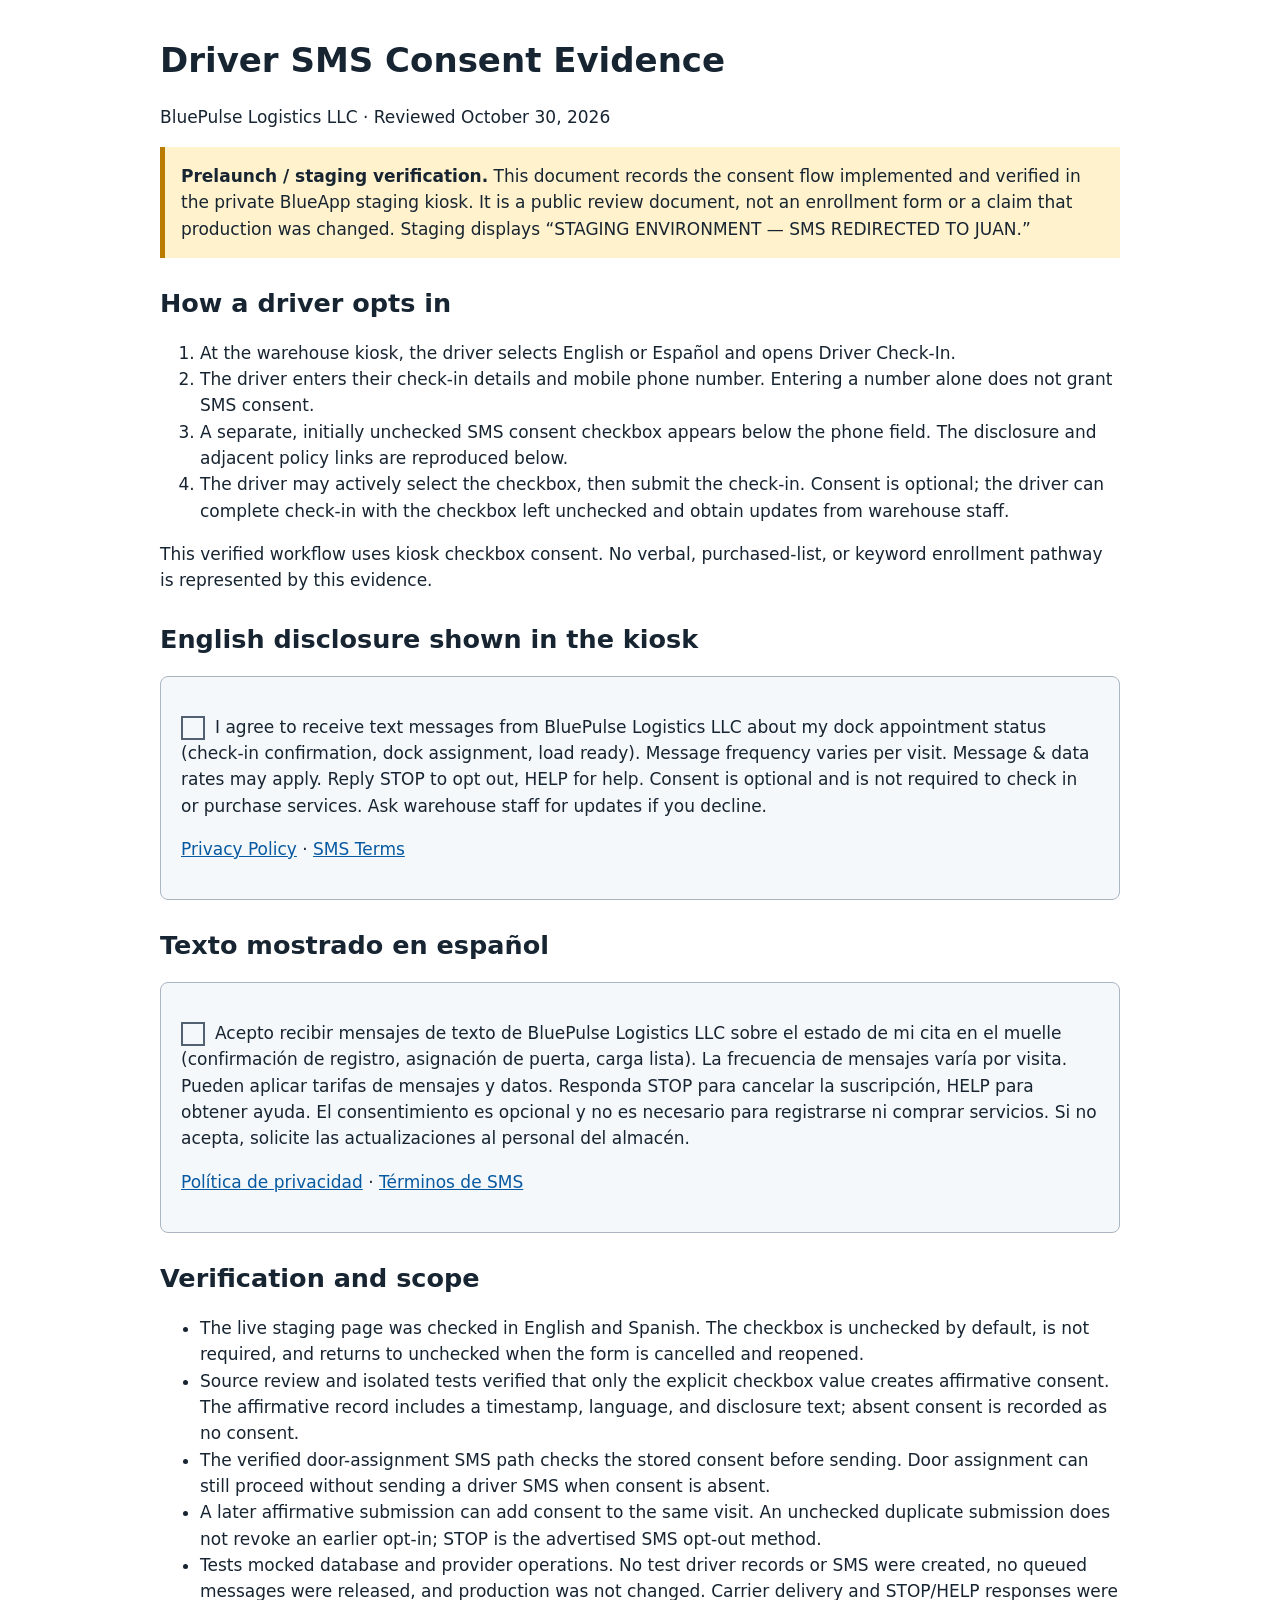
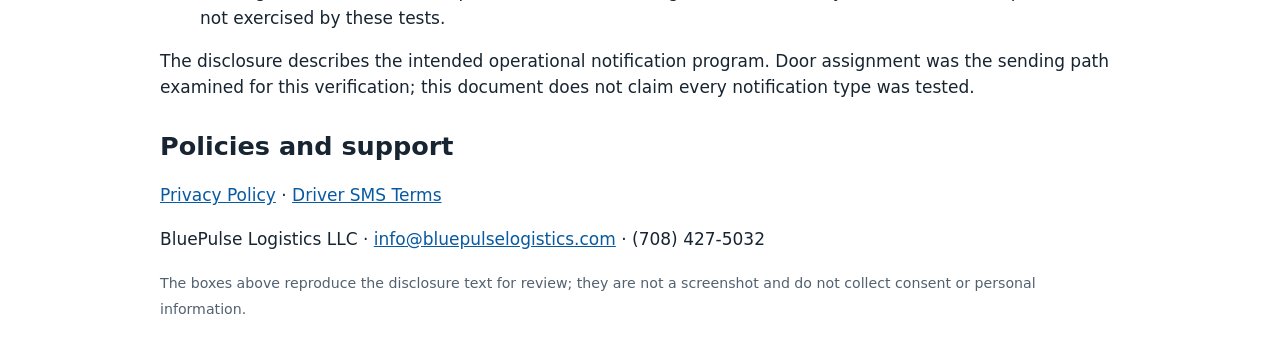
==== website/driver-sms-consent-evidence.html @ 6bb63374 "Publish verified staging driver SMS consent workflow evidence" ====
<!doctype html>
<html lang="en"><head><meta charset="utf-8"><meta name="viewport" content="width=device-width,initial-scale=1"><title>BluePulse Logistics — Driver SMS Consent Evidence</title>
<style>body{font:17px/1.55 system-ui,sans-serif;max-width:960px;margin:40px auto;padding:0 24px;color:#172431}h1,h2{line-height:1.2}section{margin:30px 0}.notice{background:#fff2cc;padding:16px;border-left:5px solid #ba7c00}.consent{padding:20px;border:1px solid #aab6c1;border-radius:8px;background:#f5f8fa}.box{display:inline-block;border:2px solid #526171;width:20px;height:20px;vertical-align:middle;margin-right:10px}a{color:#0759a1}small{color:#526171}</style></head><body>
<h1>Driver SMS Consent Evidence</h1><p>BluePulse Logistics LLC · Reviewed October 30, 2026</p>
<p class="notice"><strong>Prelaunch / staging verification.</strong> This document records the consent flow implemented and verified in the private BlueApp staging kiosk. It is a public review document, not an enrollment form or a claim that production was changed. Staging displays “STAGING ENVIRONMENT — SMS REDIRECTED TO JUAN.”</p>
<section><h2>How a driver opts in</h2><ol><li>At the warehouse kiosk, the driver selects English or Español and opens Driver Check-In.</li><li>The driver enters their check-in details and mobile phone number. Entering a number alone does not grant SMS consent.</li><li>A separate, initially unchecked SMS consent checkbox appears below the phone field. The disclosure and adjacent policy links are reproduced below.</li><li>The driver may actively select the checkbox, then submit the check-in. Consent is optional; the driver can complete check-in with the checkbox left unchecked and obtain updates from warehouse staff.</li></ol><p>This verified workflow uses kiosk checkbox consent. No verbal, purchased-list, or keyword enrollment pathway is represented by this evidence.</p></section>
<section><h2>English disclosure shown in the kiosk</h2><div class="consent"><p><span class="box" aria-label="Unchecked checkbox"></span>I agree to receive text messages from BluePulse Logistics LLC about my dock appointment status (check-in confirmation, dock assignment, load ready). Message frequency varies per visit. Message &amp; data rates may apply. Reply STOP to opt out, HELP for help. Consent is optional and is not required to check in or purchase services. Ask warehouse staff for updates if you decline.</p><p><a href="privacy-policy.html">Privacy Policy</a> · <a href="terms-and-conditions.html#sms">SMS Terms</a></p></div></section>
<section lang="es"><h2>Texto mostrado en español</h2><div class="consent"><p><span class="box" aria-label="Casilla sin marcar"></span>Acepto recibir mensajes de texto de BluePulse Logistics LLC sobre el estado de mi cita en el muelle (confirmación de registro, asignación de puerta, carga lista). La frecuencia de mensajes varía por visita. Pueden aplicar tarifas de mensajes y datos. Responda STOP para cancelar la suscripción, HELP para obtener ayuda. El consentimiento es opcional y no es necesario para registrarse ni comprar servicios. Si no acepta, solicite las actualizaciones al personal del almacén.</p><p><a href="privacy-policy.html">Política de privacidad</a> · <a href="terms-and-conditions.html#sms">Términos de SMS</a></p></div></section>
<section><h2>Verification and scope</h2><ul><li>The live staging page was checked in English and Spanish. The checkbox is unchecked by default, is not required, and returns to unchecked when the form is cancelled and reopened.</li><li>Source review and isolated tests verified that only the explicit checkbox value creates affirmative consent. The affirmative record includes a timestamp, language, and disclosure text; absent consent is recorded as no consent.</li><li>The verified door-assignment SMS path checks the stored consent before sending. Door assignment can still proceed without sending a driver SMS when consent is absent.</li><li>A later affirmative submission can add consent to the same visit. An unchecked duplicate submission does not revoke an earlier opt-in; STOP is the advertised SMS opt-out method.</li><li>Tests mocked database and provider operations. No test driver records or SMS were created, no queued messages were released, and production was not changed. Carrier delivery and STOP/HELP responses were not exercised by these tests.</li></ul><p>The disclosure describes the intended operational notification program. Door assignment was the sending path examined for this verification; this document does not claim every notification type was tested.</p></section>
<section><h2>Policies and support</h2><p><a href="privacy-policy.html">Privacy Policy</a> · <a href="terms-and-conditions.html#sms">Driver SMS Terms</a></p><p>BluePulse Logistics LLC · <a href="mailto:info@bluepulselogistics.com">info@bluepulselogistics.com</a> · (708) 427-5032</p><p><small>The boxes above reproduce the disclosure text for review; they are not a screenshot and do not collect consent or personal information.</small></p></section></body></html>
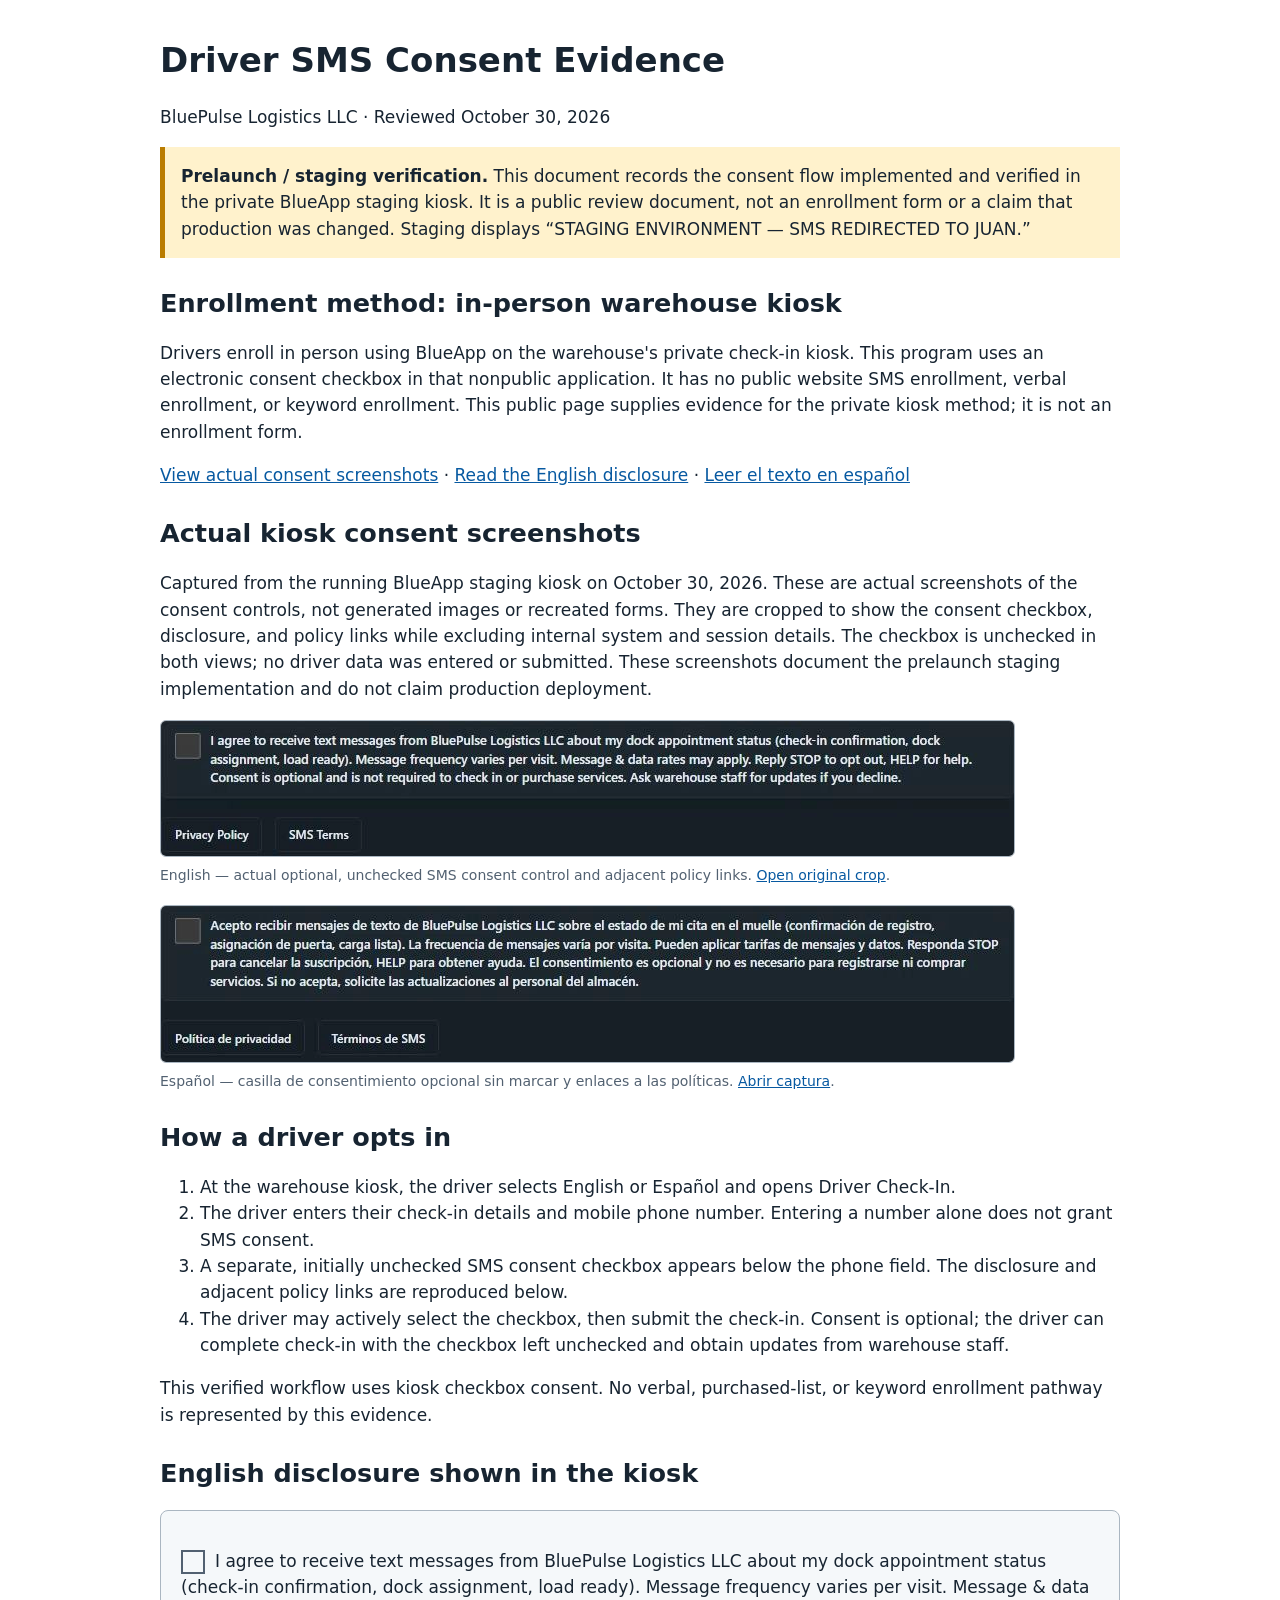
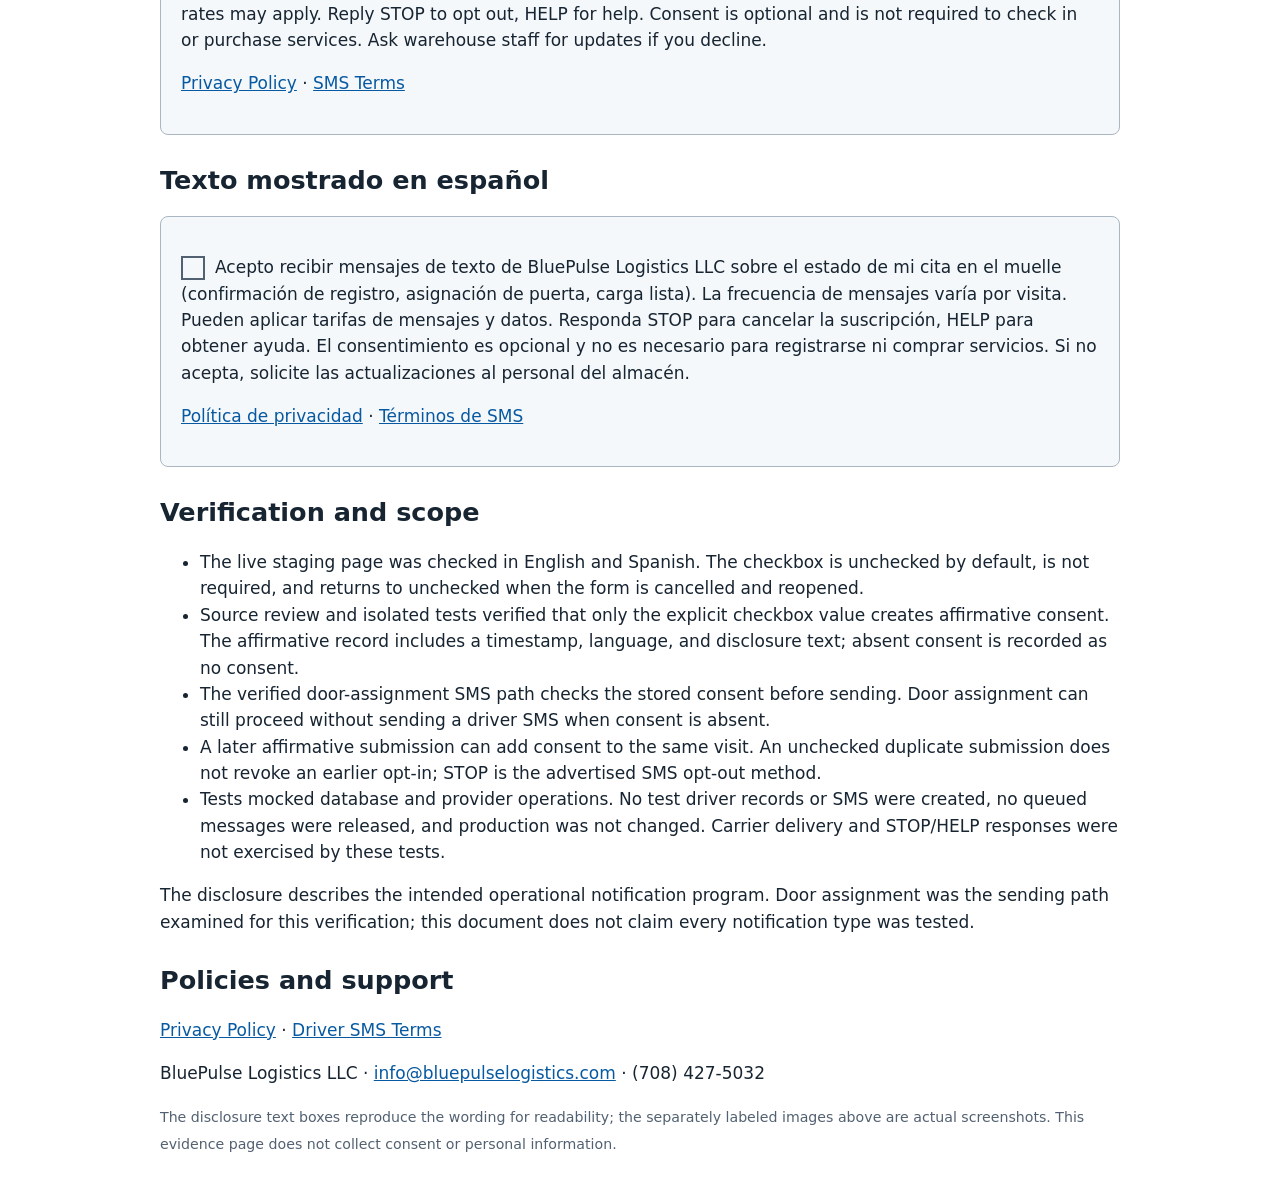
==== commit 5ea506ba: "Add actual kiosk consent screenshots and clarify in-person enrollment evidence" ====
--- a/website/driver-sms-consent-evidence.html
+++ b/website/driver-sms-consent-evidence.html
@@ -1,10 +1,12 @@
 <!doctype html>
 <html lang="en"><head><meta charset="utf-8"><meta name="viewport" content="width=device-width,initial-scale=1"><title>BluePulse Logistics — Driver SMS Consent Evidence</title>
-<style>body{font:17px/1.55 system-ui,sans-serif;max-width:960px;margin:40px auto;padding:0 24px;color:#172431}h1,h2{line-height:1.2}section{margin:30px 0}.notice{background:#fff2cc;padding:16px;border-left:5px solid #ba7c00}.consent{padding:20px;border:1px solid #aab6c1;border-radius:8px;background:#f5f8fa}.box{display:inline-block;border:2px solid #526171;width:20px;height:20px;vertical-align:middle;margin-right:10px}a{color:#0759a1}small{color:#526171}</style></head><body>
+<style>body{font:17px/1.55 system-ui,sans-serif;max-width:960px;margin:40px auto;padding:0 24px;color:#172431}h1,h2{line-height:1.2}figure{margin:18px 0}figure img{display:block;max-width:100%;height:auto;border:1px solid #aab6c1;border-radius:6px}figcaption{font-size:14px;color:#526171;margin-top:8px}section{margin:30px 0}.notice{background:#fff2cc;padding:16px;border-left:5px solid #ba7c00}.consent{padding:20px;border:1px solid #aab6c1;border-radius:8px;background:#f5f8fa}.box{display:inline-block;border:2px solid #526171;width:20px;height:20px;vertical-align:middle;margin-right:10px}a{color:#0759a1}small{color:#526171}</style></head><body>
 <h1>Driver SMS Consent Evidence</h1><p>BluePulse Logistics LLC · Reviewed October 30, 2026</p>
 <p class="notice"><strong>Prelaunch / staging verification.</strong> This document records the consent flow implemented and verified in the private BlueApp staging kiosk. It is a public review document, not an enrollment form or a claim that production was changed. Staging displays “STAGING ENVIRONMENT — SMS REDIRECTED TO JUAN.”</p>
+<section><h2>Enrollment method: in-person warehouse kiosk</h2><p>Drivers enroll in person using BlueApp on the warehouse's private check-in kiosk. This program uses an electronic consent checkbox in that nonpublic application. It has no public website SMS enrollment, verbal enrollment, or keyword enrollment. This public page supplies evidence for the private kiosk method; it is not an enrollment form.</p><p><a href="#actual-screenshots">View actual consent screenshots</a> · <a href="#english-disclosure">Read the English disclosure</a> · <a href="#spanish-disclosure">Leer el texto en español</a></p></section>
+<section id="actual-screenshots"><h2>Actual kiosk consent screenshots</h2><p>Captured from the running BlueApp staging kiosk on October 30, 2026. These are actual screenshots of the consent controls, not generated images or recreated forms. They are cropped to show the consent checkbox, disclosure, and policy links while excluding internal system and session details. The checkbox is unchecked in both views; no driver data was entered or submitted. These screenshots document the prelaunch staging implementation and do not claim production deployment.</p><figure><a href="assets/kiosk-sms-consent-en-20261030.jpg"><img src="assets/kiosk-sms-consent-en-20261030.jpg" width="853" height="135" alt="Actual English kiosk SMS consent: unchecked optional checkbox, BluePulse disclosure, Privacy Policy and SMS Terms links"></a><figcaption>English — actual optional, unchecked SMS consent control and adjacent policy links. <a href="assets/kiosk-sms-consent-en-20261030.jpg">Open original crop</a>.</figcaption></figure><figure><a href="assets/kiosk-sms-consent-es-20261030.jpg"><img src="assets/kiosk-sms-consent-es-20261030.jpg" alt="Actual Spanish kiosk SMS consent: unchecked optional checkbox, BluePulse disclosure, privacy and SMS terms links"></a><figcaption>Español — casilla de consentimiento opcional sin marcar y enlaces a las políticas. <a href="assets/kiosk-sms-consent-es-20261030.jpg">Abrir captura</a>.</figcaption></figure></section>
 <section><h2>How a driver opts in</h2><ol><li>At the warehouse kiosk, the driver selects English or Español and opens Driver Check-In.</li><li>The driver enters their check-in details and mobile phone number. Entering a number alone does not grant SMS consent.</li><li>A separate, initially unchecked SMS consent checkbox appears below the phone field. The disclosure and adjacent policy links are reproduced below.</li><li>The driver may actively select the checkbox, then submit the check-in. Consent is optional; the driver can complete check-in with the checkbox left unchecked and obtain updates from warehouse staff.</li></ol><p>This verified workflow uses kiosk checkbox consent. No verbal, purchased-list, or keyword enrollment pathway is represented by this evidence.</p></section>
-<section><h2>English disclosure shown in the kiosk</h2><div class="consent"><p><span class="box" aria-label="Unchecked checkbox"></span>I agree to receive text messages from BluePulse Logistics LLC about my dock appointment status (check-in confirmation, dock assignment, load ready). Message frequency varies per visit. Message &amp; data rates may apply. Reply STOP to opt out, HELP for help. Consent is optional and is not required to check in or purchase services. Ask warehouse staff for updates if you decline.</p><p><a href="privacy-policy.html">Privacy Policy</a> · <a href="terms-and-conditions.html#sms">SMS Terms</a></p></div></section>
-<section lang="es"><h2>Texto mostrado en español</h2><div class="consent"><p><span class="box" aria-label="Casilla sin marcar"></span>Acepto recibir mensajes de texto de BluePulse Logistics LLC sobre el estado de mi cita en el muelle (confirmación de registro, asignación de puerta, carga lista). La frecuencia de mensajes varía por visita. Pueden aplicar tarifas de mensajes y datos. Responda STOP para cancelar la suscripción, HELP para obtener ayuda. El consentimiento es opcional y no es necesario para registrarse ni comprar servicios. Si no acepta, solicite las actualizaciones al personal del almacén.</p><p><a href="privacy-policy.html">Política de privacidad</a> · <a href="terms-and-conditions.html#sms">Términos de SMS</a></p></div></section>
+<section id="english-disclosure"><h2>English disclosure shown in the kiosk</h2><div class="consent"><p><span class="box" aria-label="Unchecked checkbox"></span>I agree to receive text messages from BluePulse Logistics LLC about my dock appointment status (check-in confirmation, dock assignment, load ready). Message frequency varies per visit. Message &amp; data rates may apply. Reply STOP to opt out, HELP for help. Consent is optional and is not required to check in or purchase services. Ask warehouse staff for updates if you decline.</p><p><a href="privacy-policy.html">Privacy Policy</a> · <a href="terms-and-conditions.html#sms">SMS Terms</a></p></div></section>
+<section lang="es" id="spanish-disclosure"><h2>Texto mostrado en español</h2><div class="consent"><p><span class="box" aria-label="Casilla sin marcar"></span>Acepto recibir mensajes de texto de BluePulse Logistics LLC sobre el estado de mi cita en el muelle (confirmación de registro, asignación de puerta, carga lista). La frecuencia de mensajes varía por visita. Pueden aplicar tarifas de mensajes y datos. Responda STOP para cancelar la suscripción, HELP para obtener ayuda. El consentimiento es opcional y no es necesario para registrarse ni comprar servicios. Si no acepta, solicite las actualizaciones al personal del almacén.</p><p><a href="privacy-policy.html">Política de privacidad</a> · <a href="terms-and-conditions.html#sms">Términos de SMS</a></p></div></section>
 <section><h2>Verification and scope</h2><ul><li>The live staging page was checked in English and Spanish. The checkbox is unchecked by default, is not required, and returns to unchecked when the form is cancelled and reopened.</li><li>Source review and isolated tests verified that only the explicit checkbox value creates affirmative consent. The affirmative record includes a timestamp, language, and disclosure text; absent consent is recorded as no consent.</li><li>The verified door-assignment SMS path checks the stored consent before sending. Door assignment can still proceed without sending a driver SMS when consent is absent.</li><li>A later affirmative submission can add consent to the same visit. An unchecked duplicate submission does not revoke an earlier opt-in; STOP is the advertised SMS opt-out method.</li><li>Tests mocked database and provider operations. No test driver records or SMS were created, no queued messages were released, and production was not changed. Carrier delivery and STOP/HELP responses were not exercised by these tests.</li></ul><p>The disclosure describes the intended operational notification program. Door assignment was the sending path examined for this verification; this document does not claim every notification type was tested.</p></section>
-<section><h2>Policies and support</h2><p><a href="privacy-policy.html">Privacy Policy</a> · <a href="terms-and-conditions.html#sms">Driver SMS Terms</a></p><p>BluePulse Logistics LLC · <a href="mailto:info@bluepulselogistics.com">info@bluepulselogistics.com</a> · (708) 427-5032</p><p><small>The boxes above reproduce the disclosure text for review; they are not a screenshot and do not collect consent or personal information.</small></p></section></body></html>+<section><h2>Policies and support</h2><p><a href="privacy-policy.html">Privacy Policy</a> · <a href="terms-and-conditions.html#sms">Driver SMS Terms</a></p><p>BluePulse Logistics LLC · <a href="mailto:info@bluepulselogistics.com">info@bluepulselogistics.com</a> · (708) 427-5032</p><p><small>The disclosure text boxes reproduce the wording for readability; the separately labeled images above are actual screenshots. This evidence page does not collect consent or personal information.</small></p></section></body></html>
